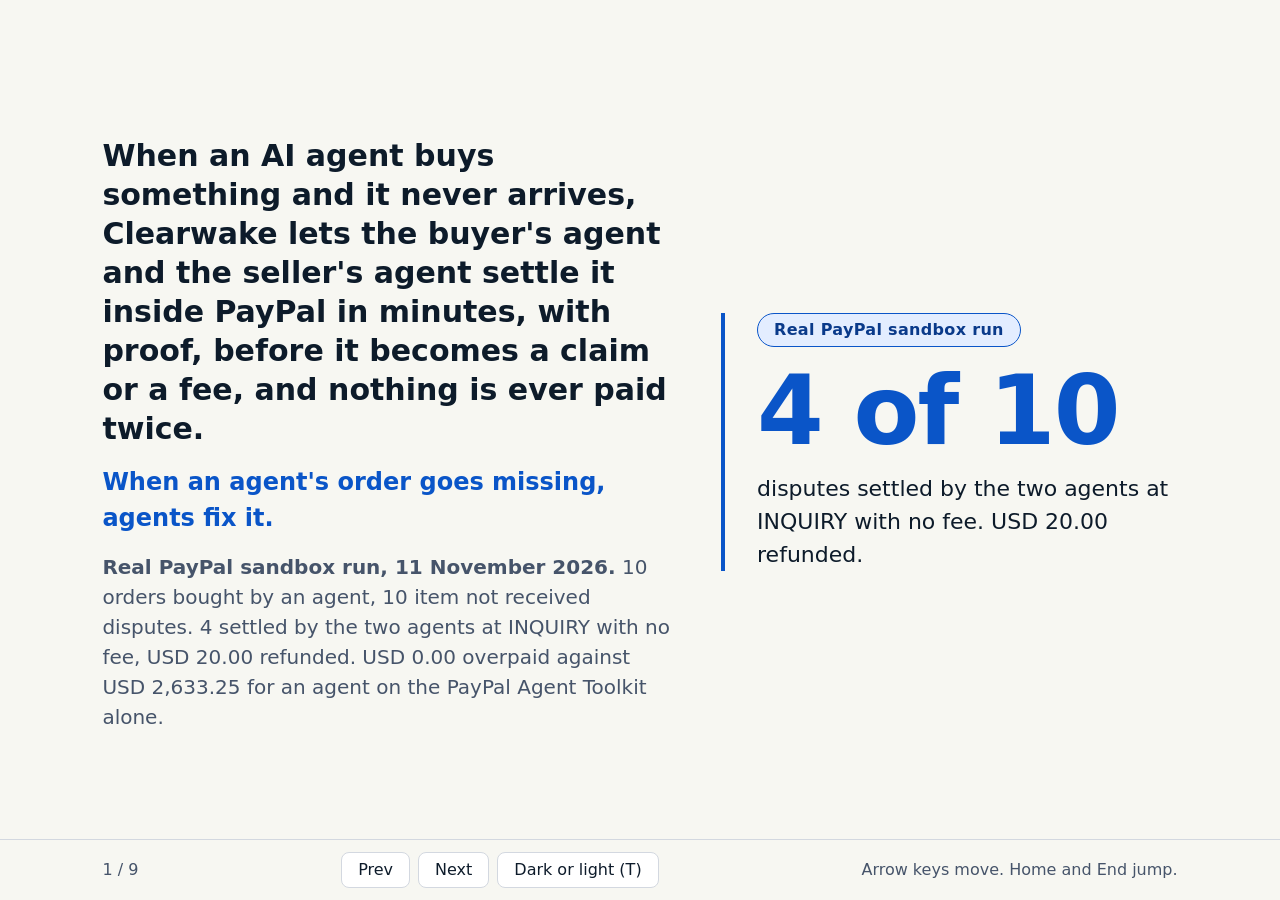
==== docs/deck/index.html @ a7157d90 "Numbers first on every page, 4 of 4 inside the owner's limit, end cards, console tally generated fro" ====
<!doctype html>
<html lang="en">
<head>
<meta charset="utf-8">
<meta name="viewport" content="width=device-width, initial-scale=1">
<title>Clearwake deck</title>
<meta name="description" content="Nine slides: the line, the loss, the anatomy, ten real sandbox disputes, the check, and the sponsor tools.">
<style>
:root {
  --bg: #0b1220;
  --panel: #131d33;
  --fg: #eef3fb;
  --muted: #aab8d0;
  --accent: #6db3ff;
  --good: #4ed08a;
  --rule: #263552;
  --tag-bg: #16294a;
  --tag-fg: #cfe3ff;
  --num: 96px;
}
:root[data-theme="light"] {
  --bg: #f7f7f2;
  --panel: #ffffff;
  --fg: #0d1b2a;
  --muted: #46546a;
  --accent: #0a55c8;
  --good: #11743f;
  --rule: #d3d8e0;
  --tag-bg: #e3edff;
  --tag-fg: #0a3a8a;
}
@media (prefers-color-scheme: light) {
  :root:not([data-theme="dark"]) {
    --bg: #f7f7f2;
    --panel: #ffffff;
    --fg: #0d1b2a;
    --muted: #46546a;
    --accent: #0a55c8;
    --good: #11743f;
    --rule: #d3d8e0;
    --tag-bg: #e3edff;
    --tag-fg: #0a3a8a;
  }
}
* { box-sizing: border-box; }
html, body { margin: 0; height: 100%; }
body {
  background: var(--bg);
  color: var(--fg);
  font-family: system-ui, "Segoe UI", Roboto, Helvetica, Arial, sans-serif;
  font-size: 20px;
  line-height: 1.5;
  overflow: hidden;
}
.deck { position: relative; height: 100vh; height: 100dvh; }
.slide {
  position: absolute;
  inset: 0;
  display: none;
  flex-direction: column;
  justify-content: center;
  padding: 56px 8vw 72px;
  overflow-y: auto;
}
.slide.is-active { display: flex; }
.grid {
  display: grid;
  grid-template-columns: minmax(0, 1.25fr) minmax(0, 1fr);
  gap: 48px;
  align-items: center;
  max-width: 1280px;
  width: 100%;
  margin: 0 auto;
}
.stat { border-left: 4px solid var(--accent); padding-left: 32px; }
.tag {
  display: inline-block;
  background: var(--tag-bg);
  color: var(--tag-fg);
  border: 1px solid var(--accent);
  border-radius: 999px;
  padding: 4px 16px;
  font-size: 16px;
  font-weight: 600;
  letter-spacing: 0.02em;
  margin-bottom: 16px;
}
.num {
  font-size: var(--num);
  line-height: 1.02;
  font-weight: 800;
  letter-spacing: -0.02em;
  color: var(--accent);
  margin: 0;
  font-variant-numeric: tabular-nums;
}
.cap { font-size: 22px; color: var(--fg); margin: 12px 0 0; max-width: 28em; }
h1, h2 { margin: 0 0 16px; line-height: 1.2; }
h1 { font-size: 34px; }
h2 { font-size: 34px; }
p { margin: 0 0 16px; max-width: 40em; }
.lead { font-weight: 700; font-size: 30px; line-height: 1.3; }
.slogan { color: var(--accent); font-size: 24px; font-weight: 600; }
.proof { color: var(--muted); font-size: 20px; }
.muted { color: var(--muted); }
.pair { display: grid; grid-template-columns: 1fr 1fr; gap: 16px; margin: 16px 0; max-width: 40em; }
.pair div { background: var(--panel); border: 1px solid var(--rule); border-radius: 12px; padding: 12px 16px; }
.pair b { display: block; font-size: 28px; }
.pair .good b { color: var(--good); }
ol.layers { list-style: none; padding: 0; margin: 16px 0 0; counter-reset: l; max-width: 40em; }
ol.layers li { counter-increment: l; padding: 6px 0 6px 40px; position: relative; border-bottom: 1px solid var(--rule); }
ol.layers li::before {
  content: counter(l);
  position: absolute; left: 0; top: 6px;
  width: 28px; height: 28px; border-radius: 50%;
  background: var(--accent); color: var(--bg);
  font-weight: 700; font-size: 16px; text-align: center; line-height: 28px;
}
ol.layers strong { display: inline-block; min-width: 9.5em; }
ol.layers span { color: var(--muted); }
.stack svg { width: 100%; max-width: 360px; height: auto; display: block; margin: 0 auto 16px; }
.counts { list-style: none; padding: 0; margin: 12px 0; max-width: 40em; }
.counts li { display: flex; gap: 16px; padding: 6px 0; border-bottom: 1px solid var(--rule); }
.counts b { min-width: 2.6em; font-size: 28px; color: var(--accent); }
code, .cmd {
  font-family: ui-monospace, Consolas, "Courier New", monospace;
  font-size: 18px;
  background: var(--panel);
  border: 1px solid var(--rule);
  border-radius: 8px;
  padding: 2px 8px;
  word-break: break-all;
}
.cmd { display: block; padding: 12px 16px; margin: 12px 0; max-width: 44em; }
.facts { margin: 12px 0 0; padding: 0; list-style: none; max-width: 40em; }
.facts li { padding: 6px 0; border-bottom: 1px solid var(--rule); }
.facts b { color: var(--fg); }
a { color: var(--accent); }
.bar {
  position: fixed; left: 0; right: 0; bottom: 0;
  display: flex; align-items: center; justify-content: space-between;
  gap: 16px; padding: 12px 8vw;
  background: var(--bg); border-top: 1px solid var(--rule);
  font-size: 16px; color: var(--muted);
}
.bar button {
  background: var(--panel); color: var(--fg);
  border: 1px solid var(--rule); border-radius: 8px;
  font: inherit; padding: 4px 16px; cursor: pointer; min-height: 36px;
}
.bar button:focus-visible, a:focus-visible { outline: 3px solid var(--accent); outline-offset: 2px; }
.bar .group { display: flex; gap: 8px; align-items: center; }
@media (max-width: 860px) {
  :root { --num: 56px; }
  .grid { grid-template-columns: 1fr; gap: 24px; }
  .stat { border-left: 0; border-top: 4px solid var(--accent); padding: 16px 0 0; }
  .slide { padding: 32px 24px 80px; justify-content: flex-start; }
  h1, h2 { font-size: 26px; }
  .lead { font-size: 24px; }
  .pair { grid-template-columns: 1fr; }
  ol.layers strong { display: block; }
  .bar { padding: 8px 16px; }
}
@media print {
  body { overflow: visible; height: auto; }
  .deck { height: auto; }
  .slide { display: flex; position: relative; min-height: 100vh; page-break-after: always; }
  .bar { display: none; }
}
</style>
</head>
<body>
<main class="deck" id="deck" aria-label="Clearwake deck">

<section class="slide is-active" id="s1" aria-label="Slide 1 of 9">
  <div class="grid">
    <div>
      <p class="lead">When an AI agent buys something and it never arrives, Clearwake lets the buyer's agent and the seller's agent settle it inside PayPal in minutes, with proof, before it becomes a claim or a fee, and nothing is ever paid twice.</p>
      <p class="slogan">When an agent's order goes missing, agents fix it.</p>
      <p class="proof"><b>Real PayPal sandbox run, 11 November 2026.</b> 10 orders bought by an agent, 10 item not received disputes. 4 settled by the two agents at INQUIRY with no fee, USD 20.00 refunded. USD 0.00 overpaid against USD 2,633.25 for an agent on the PayPal Agent Toolkit alone.</p>
    </div>
    <div class="stat">
      <span class="tag">Real PayPal sandbox run</span>
      <p class="num">4 of 10</p>
      <p class="cap">disputes settled by the two agents at INQUIRY with no fee. USD 20.00 refunded.</p>
    </div>
  </div>
</section>

<section class="slide" id="s2" aria-label="Slide 2 of 9">
  <div class="grid">
    <div>
      <h2>The bad outcome, then the same action stopped</h2>
      <p>Same 200 episodes, same faults on both sides: a lost response, an injected instruction, an over limit request, a duplicate delivery.</p>
      <div class="pair">
        <div><span class="muted">Agent Toolkit alone</span><b>USD 2,633.25</b>61 double refunds, 160 wrongly accepted claims, 40 of 200 as the owner intended</div>
        <div class="good"><span class="muted">With Clearwake</span><b>USD 0.00</b>0 double refunds, 0 wrongly accepted claims, 200 of 200 as the owner intended</div>
      </div>
    </div>
    <div class="stat">
      <span class="tag">Planted failure</span>
      <p class="num">USD 2,633.25</p>
      <p class="cap">overpaid over 200 episodes by an agent on the PayPal Agent Toolkit alone. Clearwake: USD 0.00.</p>
    </div>
  </div>
</section>

<section class="slide" id="s3" aria-label="Slide 3 of 9">
  <div class="grid">
    <div>
      <h2>The anatomy: one dispute, six layers</h2>
      <p class="muted">Case 3, <code>PP-R-ISN-10198775</code>, runs through every layer.</p>
      <ol class="layers">
        <li><strong>Owner's rules</strong><span>Spoken once. Read back. Signed.</span></li>
        <li><strong>Buyer agent</strong><span>Files the claim. Cannot pay itself.</span></li>
        <li><strong>Merchant agent</strong><span>Answers with proof, inside its limits.</span></li>
        <li><strong>Policy gate</strong><span>Every action checked before money moves.</span></li>
        <li><strong>Signed receipts</strong><span>Each link checks the one before.</span></li>
        <li><strong>PayPal's record</strong><span>The judge. Nothing counts until it matches.</span></li>
      </ol>
    </div>
    <div class="stat stack">
      <svg viewBox="0 0 360 342" role="img" aria-label="Six stacked layers with one thread through them and one bead on the last layer">
        <g stroke-width="2">
          <polygon points="180,6 340,36 180,66 20,36" fill="#6db3ff" fill-opacity="0.22" stroke="#6db3ff"/>
          <polygon points="180,60 340,90 180,120 20,90" fill="#6db3ff" fill-opacity="0.22" stroke="#6db3ff"/>
          <polygon points="180,114 340,144 180,174 20,144" fill="#6db3ff" fill-opacity="0.22" stroke="#6db3ff"/>
          <polygon points="180,168 340,198 180,228 20,198" fill="#4ed08a" fill-opacity="0.28" stroke="#4ed08a"/>
          <polygon points="180,222 340,252 180,282 20,252" fill="#6db3ff" fill-opacity="0.22" stroke="#6db3ff"/>
          <polygon points="180,276 340,306 180,336 20,306" fill="#6db3ff" fill-opacity="0.38" stroke="#6db3ff"/>
        </g>
        <line x1="180" y1="6" x2="180" y2="306" stroke="#ff6b4a" stroke-width="3"/>
        <circle cx="180" cy="306" r="9" fill="#ff6b4a"/>
      </svg>
      <span class="tag">Real PayPal sandbox run, case 3</span>
      <p class="num">USD 5.00</p>
      <p class="cap">paid once, inside PayPal. PayPal's record reads RESOLVED at INQUIRY.</p>
    </div>
  </div>
</section>

<section class="slide" id="s4" aria-label="Slide 4 of 9">
  <div class="grid">
    <div>
      <h2>The ten case batch, counted aloud</h2>
      <ul class="counts">
        <li><b>4</b><span>settled at INQUIRY with no fee, in 24 to 62 minutes from filing to RESOLVED in PayPal's timestamps</span></li>
        <li><b>3</b><span>answered with proof, under PayPal review</span></li>
        <li><b>2</b><span>awaiting the merchant owner, an offer above the approval line</span></li>
        <li><b>1</b><span>refused by the buyer's mandate: USD 20.00 claimed on a USD 9.00 order</span></li>
      </ul>
      <p class="muted">4 cases moved by PayPal to CHARGEBACK once tracking was on the order. 0 errors, 0 double refunds.</p>
    </div>
    <div class="stat">
      <span class="tag">Real PayPal sandbox run</span>
      <p class="num">10 of 10</p>
      <p class="cap">real sandbox disputes handled with 0 errors and 0 double refunds. 24 model calls, 0 scripted.</p>
    </div>
  </div>
</section>

<section class="slide" id="s5" aria-label="Slide 5 of 9">
  <div class="grid">
    <div>
      <h2>Do not trust us. Check it.</h2>
      <p>Two signed receipts, one from each side, name the same dispute id. Verify them offline in Python or in your browser.</p>
      <p>Change one character in a log and the chain breaks.</p>
      <span class="cmd">python scripts/verify_pair.py data/runs/batch-sandbox-20261111-132948.json</span>
    </div>
    <div class="stat">
      <span class="tag">Verified in your browser</span>
      <p class="num">18 of 18</p>
      <p class="cap">signed logs verify, in your browser with WebCrypto and in Python.</p>
    </div>
  </div>
</section>

<section class="slide" id="s6" aria-label="Slide 6 of 9">
  <div class="grid">
    <div>
      <h2>Built during the hackathon</h2>
      <ul class="facts">
        <li><b>Built after 1 October 2026</b>, sole author Sri, MIT, sandbox only, no real money.</li>
        <li><b>Clone and run:</b></li>
      </ul>
      <span class="cmd">git clone --recurse-submodules https://github.com/Sriharsan/clearwake.git &amp;&amp; cd clearwake &amp;&amp; python -m clearwake --port 8810</span>
      <ul class="facts">
        <li>Site: <a href="https://clearwake-mu.vercel.app">clearwake-mu.vercel.app</a></li>
        <li>Console: <a href="https://clearwake-console.onrender.com/console">clearwake-console.onrender.com/console</a></li>
        <li>Code: <a href="https://github.com/Sriharsan/clearwake">github.com/Sriharsan/clearwake</a></li>
      </ul>
    </div>
    <div class="stat">
      <span class="tag">Planted failure</span>
      <p class="num">200 of 200</p>
      <p class="cap">episodes ended as the owner intended with Clearwake, against 40 of 200 for the Agent Toolkit alone.</p>
    </div>
  </div>
</section>

<section class="slide" id="s7" aria-label="Slide 7 of 9">
  <div class="grid">
    <div>
      <h2>PayPal Agent Toolkit and the MCP guard</h2>
      <ul class="facts">
        <li><b>Read from source:</b> <code>@paypal/agent-toolkit</code> 1.11.0 and <code>@paypal/mcp</code> 1.8.1.</li>
        <li><b>The MCP guard proxy</b> and the 3 line toolkit guard put the signed policy in front of every money tool.</li>
        <li><b>Result:</b> USD 2,633.25 overpaid by the toolkit alone over 200 episodes, USD 0.00 with the guard.</li>
      </ul>
    </div>
    <div class="stat">
      <span class="tag">Planted failure</span>
      <p class="num">47</p>
      <p class="cap">PayPal Agent Toolkit tools listed one by one and guarded. Record in docs/PAYPAL_MCP_TOOLS.md.</p>
    </div>
  </div>
</section>

<section class="slide" id="s8" aria-label="Slide 8 of 9">
  <div class="grid">
    <div>
      <h2>APIMatic</h2>
      <ul class="facts">
        <li><b>OpenAPI 3.1 spec</b> of the console API: 11 operations, 22 schemas, checked against the running server.</li>
        <li><b>CLI validation:</b> 382 findings before, 104 after, no errors in any run.</li>
        <li><b>Python SDK</b> <code>clearwake-console-api</code> 0.6.1 and a static portal at <a href="https://clearwake-api.vercel.app">clearwake-api.vercel.app</a>.</li>
        <li><b>Context Plugin for PayPal 0.4.1</b> was run as a review of every PayPal call.</li>
      </ul>
    </div>
    <div class="stat">
      <span class="tag">Local run</span>
      <p class="num">104</p>
      <p class="cap">findings after the fixes, from 382 before. An SDK call against the console returned case n VERIFIED.</p>
    </div>
  </div>
</section>

<section class="slide" id="s9" aria-label="Slide 9 of 9">
  <div class="grid">
    <div>
      <h2>Postman, Render and AG Grid</h2>
      <ul class="facts">
        <li><b>Postman:</b> 75 assertions on the 11 request local attack suite (docs/POSTMAN.md) and 20 assertions on 3 read only sandbox requests (docs/postman-run-2026-11-11.json). 0 failed.</li>
        <li><b>Render:</b> the live console at <a href="https://clearwake-console.onrender.com/console">clearwake-console.onrender.com/console</a>, on the free plan.</li>
        <li><b>AG Grid Community:</b> the dispute ledger with a stage filter, a deadline countdown, the model's proposal beside the policy decision, and CSV export.</li>
      </ul>
    </div>
    <div class="stat">
      <span class="tag">Local run and Real PayPal sandbox run</span>
      <p class="num">95</p>
      <p class="cap">Postman assertions, 0 failed: 75 on the local attack suite, 20 on the sandbox.</p>
    </div>
  </div>
</section>

</main>

<nav class="bar" aria-label="Deck controls">
  <span id="count" aria-live="polite">1 / 9</span>
  <span class="group">
    <button type="button" id="prev" aria-label="Previous slide">Prev</button>
    <button type="button" id="next" aria-label="Next slide">Next</button>
    <button type="button" id="theme" aria-label="Switch dark and light">Dark or light (T)</button>
  </span>
  <span class="muted">Arrow keys move. Home and End jump.</span>
</nav>

<script>
(function () {
  var slides = Array.prototype.slice.call(document.querySelectorAll('.slide'));
  var count = document.getElementById('count');
  var current = 0;

  function show(n) {
    if (n < 0) { n = 0; }
    if (n > slides.length - 1) { n = slides.length - 1; }
    current = n;
    slides.forEach(function (s, i) { s.classList.toggle('is-active', i === n); });
    count.textContent = (n + 1) + ' / ' + slides.length;
    try { history.replaceState(null, '', '#' + (n + 1)); } catch (e) { /* file or sandboxed frame */ }
    slides[n].scrollTop = 0;
  }

  function fromHash() {
    var m = /^#(\d+)$/.exec(location.hash);
    show(m ? parseInt(m[1], 10) - 1 : 0);
  }

  function toggleTheme() {
    var root = document.documentElement;
    var dark = window.matchMedia('(prefers-color-scheme: dark)').matches;
    var now = root.getAttribute('data-theme') || (dark ? 'dark' : 'light');
    root.setAttribute('data-theme', now === 'dark' ? 'light' : 'dark');
  }

  document.addEventListener('keydown', function (e) {
    if (e.ctrlKey || e.metaKey || e.altKey) { return; }
    var k = e.key;
    if (k === 'ArrowRight' || k === 'ArrowDown' || k === 'PageDown' || k === ' ') { e.preventDefault(); show(current + 1); }
    else if (k === 'ArrowLeft' || k === 'ArrowUp' || k === 'PageUp') { e.preventDefault(); show(current - 1); }
    else if (k === 'Home') { e.preventDefault(); show(0); }
    else if (k === 'End') { e.preventDefault(); show(slides.length - 1); }
    else if (k === 't' || k === 'T') { toggleTheme(); }
  });

  document.getElementById('prev').addEventListener('click', function () { show(current - 1); });
  document.getElementById('next').addEventListener('click', function () { show(current + 1); });
  document.getElementById('theme').addEventListener('click', toggleTheme);
  window.addEventListener('hashchange', fromHash);

  var startX = null;
  document.addEventListener('touchstart', function (e) { startX = e.changedTouches[0].clientX; }, { passive: true });
  document.addEventListener('touchend', function (e) {
    if (startX === null) { return; }
    var dx = e.changedTouches[0].clientX - startX;
    startX = null;
    if (Math.abs(dx) > 60) { show(current + (dx < 0 ? 1 : -1)); }
  }, { passive: true });

  fromHash();
}());
</script>
</body>
</html>
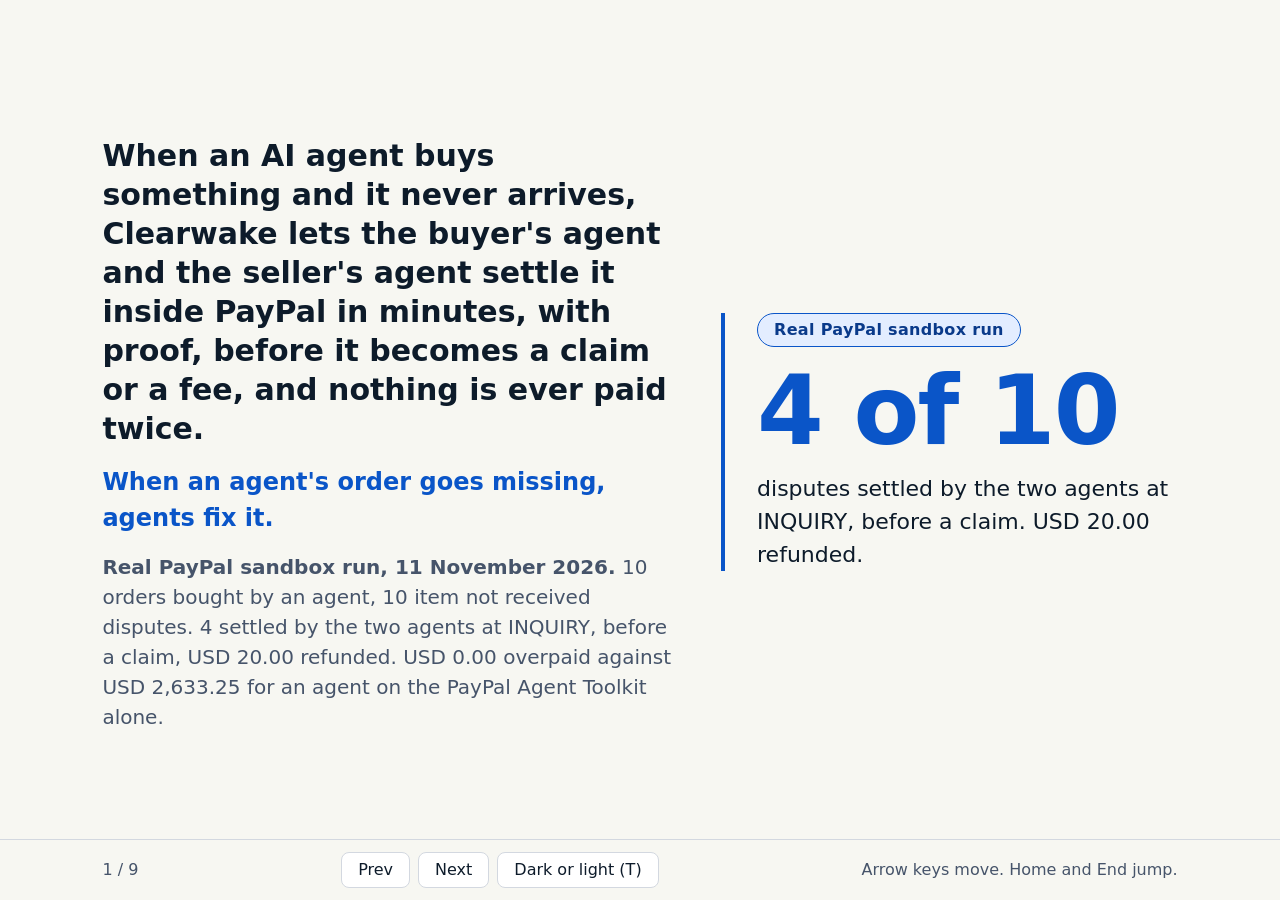
==== commit 521417f9: "Top tier pass: front page and Proof page, merchant evidence cards, guard drop in, fee wording from P" ====
--- a/docs/deck/index.html
+++ b/docs/deck/index.html
@@ -177,12 +177,12 @@
     <div>
       <p class="lead">When an AI agent buys something and it never arrives, Clearwake lets the buyer's agent and the seller's agent settle it inside PayPal in minutes, with proof, before it becomes a claim or a fee, and nothing is ever paid twice.</p>
       <p class="slogan">When an agent's order goes missing, agents fix it.</p>
-      <p class="proof"><b>Real PayPal sandbox run, 11 November 2026.</b> 10 orders bought by an agent, 10 item not received disputes. 4 settled by the two agents at INQUIRY with no fee, USD 20.00 refunded. USD 0.00 overpaid against USD 2,633.25 for an agent on the PayPal Agent Toolkit alone.</p>
+      <p class="proof"><b>Real PayPal sandbox run, 11 November 2026.</b> 10 orders bought by an agent, 10 item not received disputes. 4 settled by the two agents at INQUIRY, before a claim, USD 20.00 refunded. USD 0.00 overpaid against USD 2,633.25 for an agent on the PayPal Agent Toolkit alone.</p>
     </div>
     <div class="stat">
       <span class="tag">Real PayPal sandbox run</span>
       <p class="num">4 of 10</p>
-      <p class="cap">disputes settled by the two agents at INQUIRY with no fee. USD 20.00 refunded.</p>
+      <p class="cap">disputes settled by the two agents at INQUIRY, before a claim. USD 20.00 refunded.</p>
     </div>
   </div>
 </section>
@@ -244,7 +244,7 @@
     <div>
       <h2>The ten case batch, counted aloud</h2>
       <ul class="counts">
-        <li><b>4</b><span>settled at INQUIRY with no fee, in 24 to 62 minutes from filing to RESOLVED in PayPal's timestamps</span></li>
+        <li><b>4</b><span>settled at INQUIRY, before a claim, in 24 to 62 minutes from filing to RESOLVED in PayPal's timestamps</span></li>
         <li><b>3</b><span>answered with proof, under PayPal review</span></li>
         <li><b>2</b><span>awaiting the merchant owner, an offer above the approval line</span></li>
         <li><b>1</b><span>refused by the buyer's mandate: USD 20.00 claimed on a USD 9.00 order</span></li>
@@ -321,7 +321,7 @@
     <div>
       <h2>APIMatic</h2>
       <ul class="facts">
-        <li><b>OpenAPI 3.1 spec</b> of the console API: 11 operations, 22 schemas, checked against the running server.</li>
+        <li><b>OpenAPI 3.1 spec</b> of the console API: 18 operations, 32 schemas, checked against the running server.</li>
         <li><b>CLI validation:</b> 382 findings before, 104 after, no errors in any run.</li>
         <li><b>Python SDK</b> <code>clearwake-console-api</code> 0.6.1 and a static portal at <a href="https://clearwake-api.vercel.app">clearwake-api.vercel.app</a>.</li>
         <li><b>Context Plugin for PayPal 0.4.1</b> was run as a review of every PayPal call.</li>
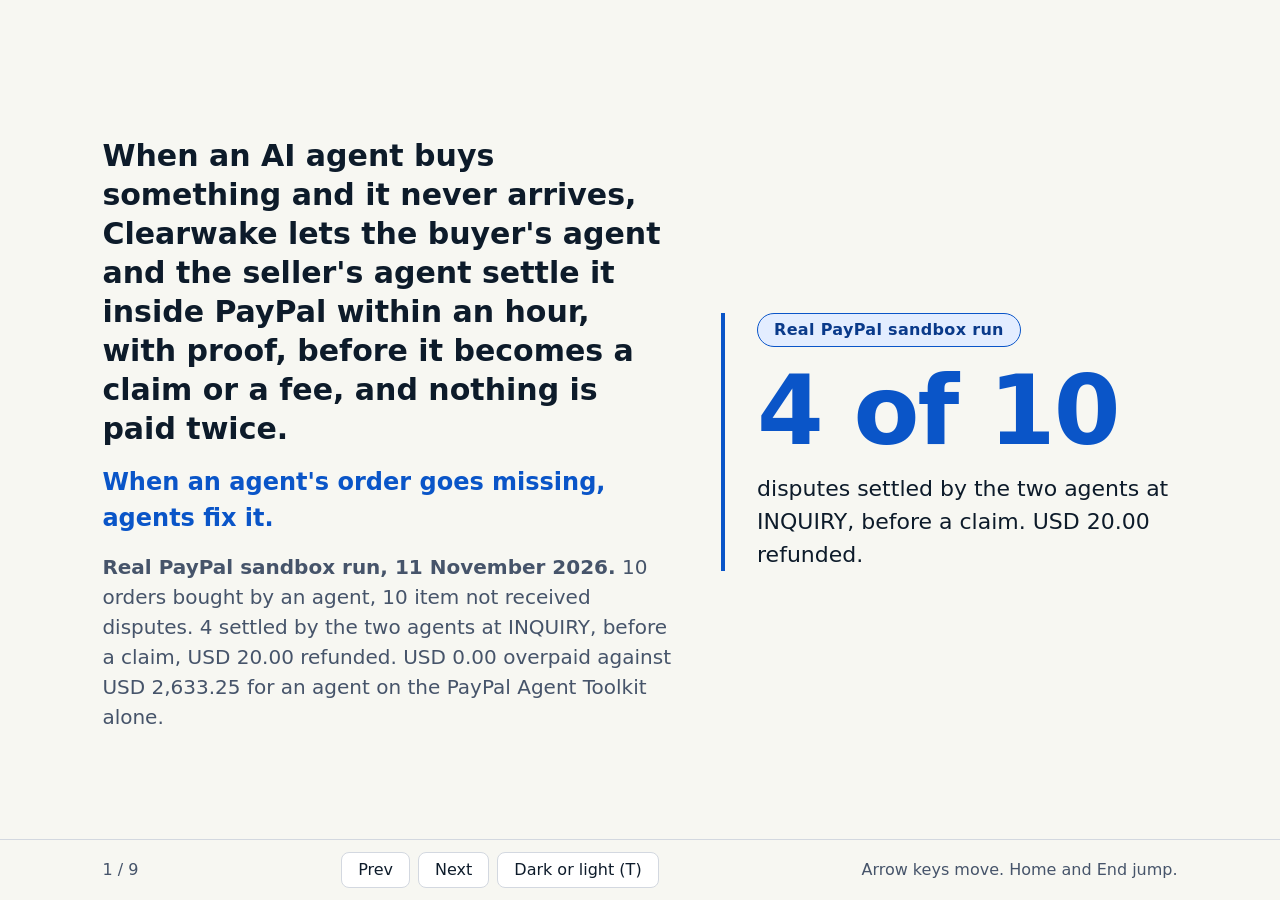
==== commit 6a3a5ab7: "Home counts read from the batch run file with a browser test, fee wording from PayPal's record, shor" ====
--- a/docs/deck/index.html
+++ b/docs/deck/index.html
@@ -175,7 +175,7 @@
 <section class="slide is-active" id="s1" aria-label="Slide 1 of 9">
   <div class="grid">
     <div>
-      <p class="lead">When an AI agent buys something and it never arrives, Clearwake lets the buyer's agent and the seller's agent settle it inside PayPal in minutes, with proof, before it becomes a claim or a fee, and nothing is ever paid twice.</p>
+      <p class="lead">When an AI agent buys something and it never arrives, Clearwake lets the buyer's agent and the seller's agent settle it inside PayPal within an hour, with proof, before it becomes a claim or a fee, and nothing is paid twice.</p>
       <p class="slogan">When an agent's order goes missing, agents fix it.</p>
       <p class="proof"><b>Real PayPal sandbox run, 11 November 2026.</b> 10 orders bought by an agent, 10 item not received disputes. 4 settled by the two agents at INQUIRY, before a claim, USD 20.00 refunded. USD 0.00 overpaid against USD 2,633.25 for an agent on the PayPal Agent Toolkit alone.</p>
     </div>
